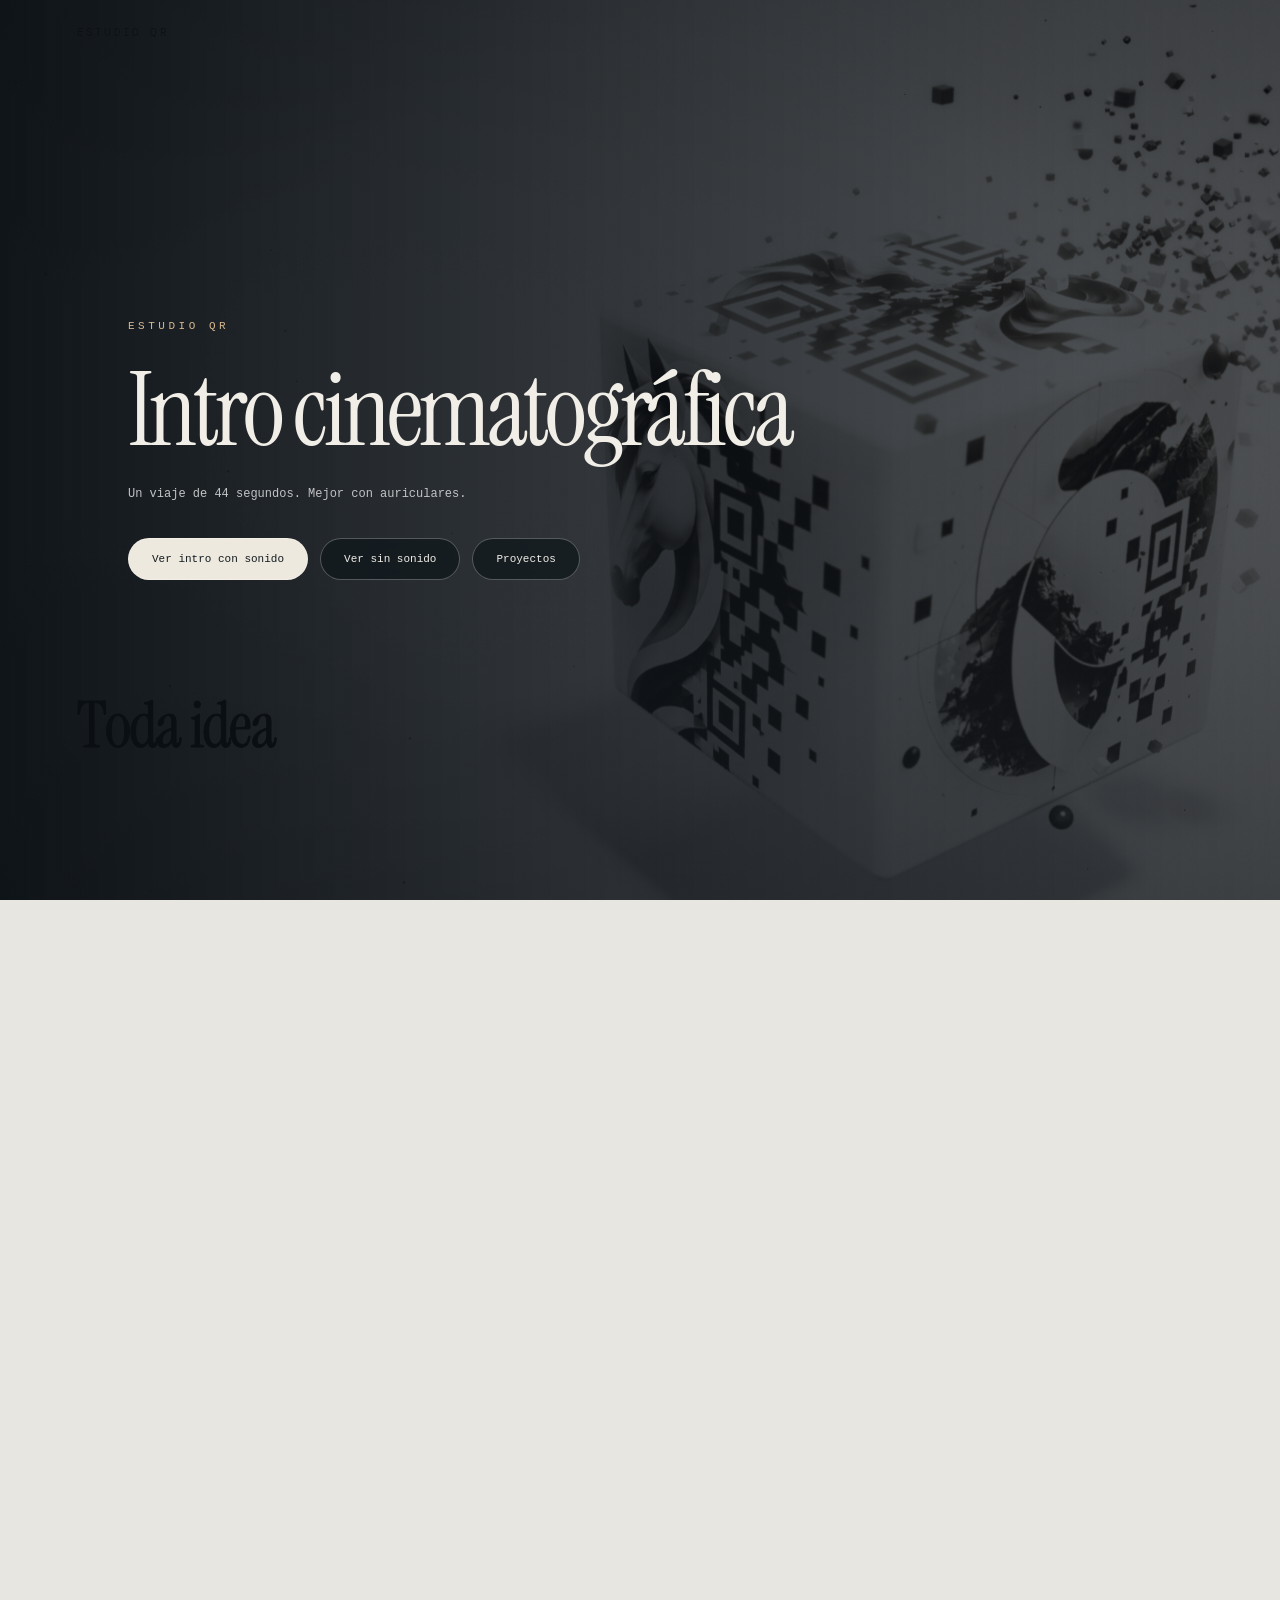
==== editor/template/index.html @ a7cbaab7 "Editor de video Estudio QR (V7) Co-Authored-By: Claude Opus 5.5 <noreply@anthropic.com> Claude-Sessi" ====
<!doctype html><html lang="es"><head><meta charset="utf-8">
<meta name="viewport" content="width=device-width, initial-scale=1, viewport-fit=cover">
<title>ESTUDIO QR — Ideas que se transforman</title>
<meta name="description" content="Estudio digital creativo. Ideas que se transforman.">
<link rel="preconnect" href="https://fonts.googleapis.com"><link rel="preconnect" href="https://fonts.gstatic.com" crossorigin>
<link href="https://fonts.googleapis.com/css2?family=DM+Mono:wght@400;500&family=Instrument+Serif:ital@0;1&display=swap" rel="stylesheet">
<style>
:root{--bg:#10151a;--ink:#efe9dc;--acc:#e3a857;--gr:.35;--gn:.12;box-sizing:border-box}
*{box-sizing:border-box;margin:0}html{background:var(--bg)}
body{background:var(--bg);color:var(--ink);font:400 14px/1.6 'DM Mono',ui-monospace,monospace}
#stage{position:fixed;inset:0;overflow:hidden;background:var(--bg)}
#stage>div{position:absolute;inset:0}
.w{position:absolute;inset:0;perspective:1400px;will-change:opacity,transform}
.m{position:absolute;inset:0;transform-style:preserve-3d;will-change:transform;transform-origin:50% 50%}
.sl{position:absolute;inset:0;will-change:transform}
.sl img,.sl video{width:100%;height:100%;object-fit:cover;display:block}
.m.fit .sl img,.m.fit .sl video{object-fit:contain}
.gr{position:absolute;inset:0;background:var(--acc);mix-blend-mode:soft-light;opacity:var(--gr);pointer-events:none}
.ly{position:absolute;will-change:transform,opacity;margin:0}.ci{width:100%}.ci img,.ci video{width:100%;height:100%;object-fit:cover;display:block}
.ly figcaption{margin-top:10px;font-size:11px;letter-spacing:.16em;text-transform:uppercase;white-space:nowrap}
.tx{position:absolute;left:6vw;right:6vw;bottom:9vh;pointer-events:none}
.tx.pos-bc,.tx.pos-c{text-align:center}.tx.pos-bc .p,.tx.pos-c .p{margin-left:auto;margin-right:auto}
.tx.pos-br,.tx.pos-mr,.tx.pos-tr{text-align:right}.tx.pos-br .p,.tx.pos-mr .p,.tx.pos-tr .p{margin-left:auto}
.tx.pos-ml,.tx.pos-c,.tx.pos-mr{bottom:auto;top:50%;transform:translateY(-50%)}
.tx.pos-tl,.tx.pos-tr{bottom:auto;top:15vh}
.scrim{position:absolute;inset:0;pointer-events:none;background:linear-gradient(to top,var(--bg) 0%,transparent 62%)}
.scrim.pos-tl,.scrim.pos-tr{background:linear-gradient(to bottom,var(--bg) 0%,transparent 55%)}
.scrim.pos-ml{background:linear-gradient(to right,var(--bg) 0%,transparent 60%)}.scrim.pos-mr{background:linear-gradient(to left,var(--bg) 0%,transparent 60%)}
.scrim.pos-c{background:radial-gradient(ellipse at 50% 50%,var(--bg) 0%,transparent 60%)}
.k{font-size:11px;letter-spacing:.24em;text-transform:uppercase;color:var(--acc);margin-bottom:2.4vh}
.tt{font-family:'Instrument Serif',Georgia,serif;font-weight:400;line-height:.93;letter-spacing:-.028em;font-size:var(--fs,10vw)}
.tt .l{display:block;overflow:hidden;padding:.02em .06em .1em;margin:0 -.06em}.wd{display:inline-block;white-space:nowrap}.c{display:inline-block;will-change:transform}
.p{max-width:40ch;margin-top:3.2vh;opacity:.82}
.f .tt{color:transparent;-webkit-text-stroke:1px var(--ink)}.f .k,.f .p,.f .cta,.f .scrim{visibility:hidden}
.cta{pointer-events:auto;display:inline-block;margin-top:4.5vh;color:var(--ink);border:1px solid var(--ink);padding:16px 32px;text-decoration:none;letter-spacing:.16em;text-transform:uppercase;font-size:12px;transition:background .5s,color .5s}
.cta:hover,.cta:focus-visible{background:var(--ink);color:var(--bg);outline:0}
#cv canvas{width:100%;height:100%;display:block;pointer-events:none}
#px{display:none;pointer-events:none;z-index:2}#px i{display:block;background:var(--pc,#000);transform:scale(0)}
#vg{pointer-events:none;background:radial-gradient(ellipse at 50% 42%,transparent 40%,rgba(0,0,0,.45))}
#gn{pointer-events:none;opacity:var(--gn);mix-blend-mode:overlay;animation:g .7s steps(5) infinite;background:url("data:image/svg+xml;utf8,<svg xmlns='http://www.w3.org/2000/svg' width='220' height='220'><filter id='n'><feTurbulence type='fractalNoise' baseFrequency='.85' numOctaves='2'/></filter><rect width='220' height='220' filter='url(%23n)'/></svg>")}
@keyframes g{0%{background-position:0 0}25%{background-position:-60px 40px}50%{background-position:40px -70px}75%{background-position:-30px -20px}100%{background-position:70px 50px}}
#hud{pointer-events:none;font-size:11px;letter-spacing:.2em;text-transform:uppercase;z-index:3}
#hud>*{position:absolute}#brand{left:6vw;top:calc(24px + env(safe-area-inset-top,0px))}#cnt{right:6vw;top:calc(24px + env(safe-area-inset-top,0px))}
#hint{left:50%;bottom:calc(22px + env(safe-area-inset-bottom,0px));transform:translateX(-50%);transition:opacity .6s}
#bar{left:0;bottom:0;height:2px;width:100%;background:var(--acc);transform-origin:0 50%;transform:scaleX(0)}
/* navegación entre escenas */
#nav{position:fixed;right:calc(18px + env(safe-area-inset-right,0px));top:50%;transform:translateY(-50%);z-index:8;display:flex;flex-direction:column;gap:6px}
#nav button{all:unset;cursor:pointer;display:flex;align-items:center;justify-content:flex-end;gap:10px;padding:5px 0;color:var(--ink);font-size:10px;letter-spacing:.18em;text-transform:uppercase}
#nav i{order:2;width:7px;height:7px;border:1px solid var(--ink);border-radius:50%;transition:transform .4s,background .4s;opacity:.7}
#nav button.on i{background:var(--acc);border-color:var(--acc);transform:scale(1.5);opacity:1}
#nav span{opacity:0;transform:translateX(6px);transition:opacity .3s,transform .3s;white-space:nowrap}
#nav button:hover span,#nav button:focus-visible span,#nav.nav-list span{opacity:.85;transform:none}
#nav.nav-list button.on span{opacity:1;color:var(--acc)}
#nav button:focus-visible i{outline:2px solid var(--acc);outline-offset:3px}
#ld{position:fixed;inset:0;z-index:50;background:#10151a;color:#efe9dc;display:grid;place-items:center;font:italic 34px 'Instrument Serif',serif;transition:opacity .9s}
#admin{position:fixed;left:14px;bottom:8px;z-index:9;font-size:10px;color:var(--ink);opacity:.35;text-decoration:none;letter-spacing:.1em}#admin:hover{opacity:1}
/* vista previa del panel */
.preview #admin,.preview #ld{display:none}
#gd{pointer-events:none;z-index:4;display:none}
.guides #gd{display:block;background:linear-gradient(to right,transparent calc(33.33% - .5px),rgba(255,64,160,.55) calc(33.33% - .5px),rgba(255,64,160,.55) calc(33.33% + .5px),transparent calc(33.33% + .5px),transparent calc(66.66% - .5px),rgba(255,64,160,.55) calc(66.66% - .5px),rgba(255,64,160,.55) calc(66.66% + .5px),transparent calc(66.66% + .5px)),linear-gradient(to bottom,transparent calc(33.33% - .5px),rgba(255,64,160,.55) calc(33.33% - .5px),rgba(255,64,160,.55) calc(33.33% + .5px),transparent calc(33.33% + .5px),transparent calc(66.66% - .5px),rgba(255,64,160,.55) calc(66.66% - .5px),rgba(255,64,160,.55) calc(66.66% + .5px),transparent calc(66.66% + .5px))}
.safe #gd{display:block;outline:1px dashed rgba(80,200,255,.8);outline-offset:-6vw}
@media(max-width:800px){.tx{bottom:12vh}.k{font-size:10px}#cnt{display:none}.p{font-size:13px}#nav{right:10px}#nav span{display:none}}
@media(prefers-reduced-motion:reduce){#gn{animation:none}}
</style><link rel="stylesheet" href="intro.css"></head><body>
<div id="ld">Estudio QR</div>
<div id="stage"><div id="bg"></div><div id="tb"></div><div id="cv"></div><div id="tf" aria-hidden="true"></div><div id="px" aria-hidden="true"></div><div id="vg"></div><div id="gn"></div><div id="gd"></div>
<div id="hud"><span id="brand"></span><span id="cnt"></span><span id="hint"></span><span id="bar"></span></div></div>
<nav id="nav" aria-label="Escenas"></nav>
<div id="track"></div><a id="admin" href="admin.html">Panel</a>
<script src="qr-model.js"></script>
<script src="modelos3d.js"></script>
<script src="../../editor/audio-engine.js"></script><script src="app.js"></script><script src="intro.js"></script></body></html>
---- editor/template/intro.css ----
html:not(.preview),html:not(.preview) body{overflow:hidden}html:not(.preview) #admin{display:none}
#cinema-glow{position:fixed;inset:0;pointer-events:none;z-index:1;mix-blend-mode:soft-light;background:radial-gradient(ellipse at 70% 40%,var(--cinema-color,#d5a977),transparent 67%);opacity:.5;transition:background 2s}
#intro-gate{position:fixed;inset:0;z-index:55;display:flex;flex-direction:column;justify-content:center;align-items:flex-start;padding:10vw;background:linear-gradient(90deg,#0a0f14f7,#0a0f14b0);color:#f1eee7;transition:opacity .7s,visibility .7s}#intro-gate.closed{opacity:0;visibility:hidden;pointer-events:none}
#intro-gate small{font:11px monospace;letter-spacing:.32em;color:#d7b990;margin-bottom:30px}#intro-gate h1{font:400 clamp(54px,8vw,115px)/.96 'Instrument Serif',Georgia,serif;letter-spacing:-.04em}#intro-gate p{font:12px/1.8 monospace;color:#c3c4c5;margin:24px 0 32px}
.intro-buttons{display:flex;gap:12px;flex-wrap:wrap}.intro-btn{cursor:pointer;border:1px solid #ffffff45;background:#10171bbd;border-radius:100px;color:#f1eee7;padding:14px 23px;font:11px monospace;backdrop-filter:blur(14px);text-decoration:none}.intro-btn.primary{background:#eee9de;color:#131b20}.intro-btn:hover{border-color:#d7b990}.intro-btn:focus-visible{outline:2px solid #6bdec9;outline-offset:5px}.intro-btn:disabled{opacity:.4}
#intro-controls{position:fixed;z-index:12;right:5vw;bottom:25px;display:flex;align-items:center;gap:8px;color:#eee9de}#intro-controls[hidden]{display:none}#intro-clock{font:10px monospace;background:#111a20bd;padding:11px;border-radius:30px}#intro-status{position:fixed;bottom:85px;right:5vw;z-index:12;font:11px monospace;color:var(--ink);max-width:260px}
.tt{font-size:clamp(40px,5vw,86px);line-height:1.02}.tx{bottom:15vh}.k{display:none}.p{font-size:12px;letter-spacing:.07em}#brand{opacity:.75}#vg{background:radial-gradient(ellipse at 52% 42%,transparent 45%,#0004)}
@media(max-width:700px){#intro-gate{padding:8vw}#intro-controls{left:5vw;right:5vw;bottom:22px;gap:5px;flex-wrap:wrap}.intro-btn{padding:11px 12px;font-size:10px}.tx{bottom:24vh}.tt{font-size:clamp(35px,9vw,56px)}#intro-status{bottom:115px;left:6vw;right:auto}.p{max-width:28ch}}
@media(prefers-reduced-motion:reduce){#cinema-glow{display:none}}
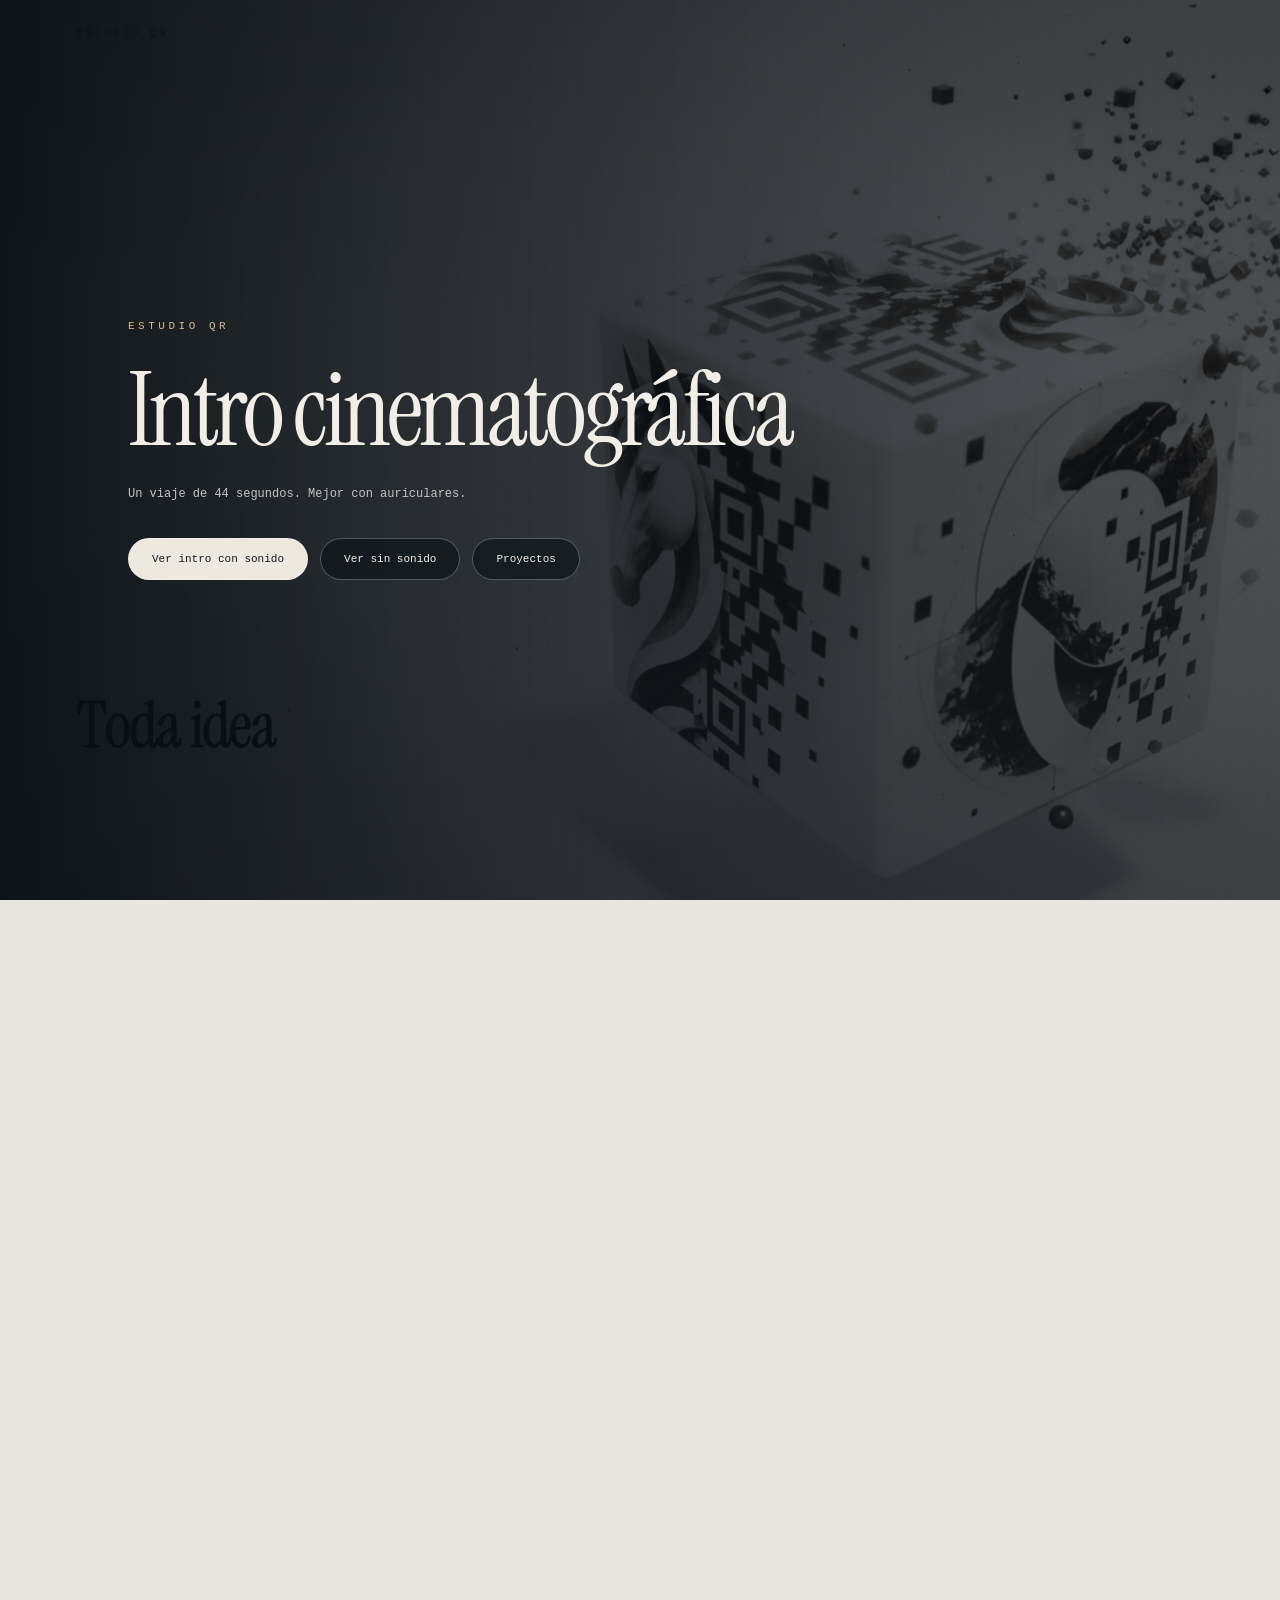
==== commit f0b09c39: "Animaciones adaptadas a celular: encuadre hacia el foco, textos legibles y controles en una fila Co-" ====
--- a/editor/template/index.html
+++ b/editor/template/index.html
@@ -60,6 +60,17 @@
 .guides #gd{display:block;background:linear-gradient(to right,transparent calc(33.33% - .5px),rgba(255,64,160,.55) calc(33.33% - .5px),rgba(255,64,160,.55) calc(33.33% + .5px),transparent calc(33.33% + .5px),transparent calc(66.66% - .5px),rgba(255,64,160,.55) calc(66.66% - .5px),rgba(255,64,160,.55) calc(66.66% + .5px),transparent calc(66.66% + .5px)),linear-gradient(to bottom,transparent calc(33.33% - .5px),rgba(255,64,160,.55) calc(33.33% - .5px),rgba(255,64,160,.55) calc(33.33% + .5px),transparent calc(33.33% + .5px),transparent calc(66.66% - .5px),rgba(255,64,160,.55) calc(66.66% - .5px),rgba(255,64,160,.55) calc(66.66% + .5px),transparent calc(66.66% + .5px))}
 .safe #gd{display:block;outline:1px dashed rgba(80,200,255,.8);outline-offset:-6vw}
 @media(max-width:800px){.tx{bottom:12vh}.k{font-size:10px}#cnt{display:none}.p{font-size:13px}#nav{right:10px}#nav span{display:none}}
+/* celular: textos legibles sobre cualquier imagen y nada encimado */
+@media(max-width:800px){
+.tx{left:7vw;right:7vw;text-shadow:0 1px 2px color-mix(in srgb,var(--bg) 70%,transparent),0 0 22px color-mix(in srgb,var(--bg) 85%,transparent)}
+.scrim{opacity:.75!important}
+.tt{overflow-wrap:anywhere}.tt .l{overflow:visible}.wd{white-space:normal}
+.p{max-width:none;font-size:12.5px;line-height:1.55}
+.k{margin-bottom:1.6vh}
+#hint{bottom:calc(84px + env(safe-area-inset-bottom,0px))}
+#nav{gap:2px}#nav i{width:6px;height:6px}
+}
+@media(max-width:800px) and (orientation:portrait){.tx{bottom:16vh}.tx.pos-tl,.tx.pos-tr{top:12vh}}
 @media(prefers-reduced-motion:reduce){#gn{animation:none}}
 </style><link rel="stylesheet" href="intro.css"></head><body>
 <div id="ld">Estudio QR</div>
--- a/editor/template/intro.css
+++ b/editor/template/intro.css
@@ -5,5 +5,5 @@
 .intro-buttons{display:flex;gap:12px;flex-wrap:wrap}.intro-btn{cursor:pointer;border:1px solid #ffffff45;background:#10171bbd;border-radius:100px;color:#f1eee7;padding:14px 23px;font:11px monospace;backdrop-filter:blur(14px);text-decoration:none}.intro-btn.primary{background:#eee9de;color:#131b20}.intro-btn:hover{border-color:#d7b990}.intro-btn:focus-visible{outline:2px solid #6bdec9;outline-offset:5px}.intro-btn:disabled{opacity:.4}
 #intro-controls{position:fixed;z-index:12;right:5vw;bottom:25px;display:flex;align-items:center;gap:8px;color:#eee9de}#intro-controls[hidden]{display:none}#intro-clock{font:10px monospace;background:#111a20bd;padding:11px;border-radius:30px}#intro-status{position:fixed;bottom:85px;right:5vw;z-index:12;font:11px monospace;color:var(--ink);max-width:260px}
 .tt{font-size:clamp(40px,5vw,86px);line-height:1.02}.tx{bottom:15vh}.k{display:none}.p{font-size:12px;letter-spacing:.07em}#brand{opacity:.75}#vg{background:radial-gradient(ellipse at 52% 42%,transparent 45%,#0004)}
-@media(max-width:700px){#intro-gate{padding:8vw}#intro-controls{left:5vw;right:5vw;bottom:22px;gap:5px;flex-wrap:wrap}.intro-btn{padding:11px 12px;font-size:10px}.tx{bottom:24vh}.tt{font-size:clamp(35px,9vw,56px)}#intro-status{bottom:115px;left:6vw;right:auto}.p{max-width:28ch}}
+@media(max-width:700px){#intro-gate{padding:8vw}#intro-controls{left:4vw;right:4vw;bottom:calc(16px + env(safe-area-inset-bottom,0px));gap:4px;flex-wrap:wrap;justify-content:center}#intro-controls .intro-btn{padding:9px 9px;font-size:9.5px}#intro-clock{padding:9px 8px;font-size:9.5px}.intro-btn{padding:11px 12px;font-size:10px}.tx{bottom:22vh}.tt{font-size:clamp(32px,10vw,52px)}#intro-status{bottom:115px;left:6vw;right:auto}.p{max-width:28ch}}
 @media(prefers-reduced-motion:reduce){#cinema-glow{display:none}}
